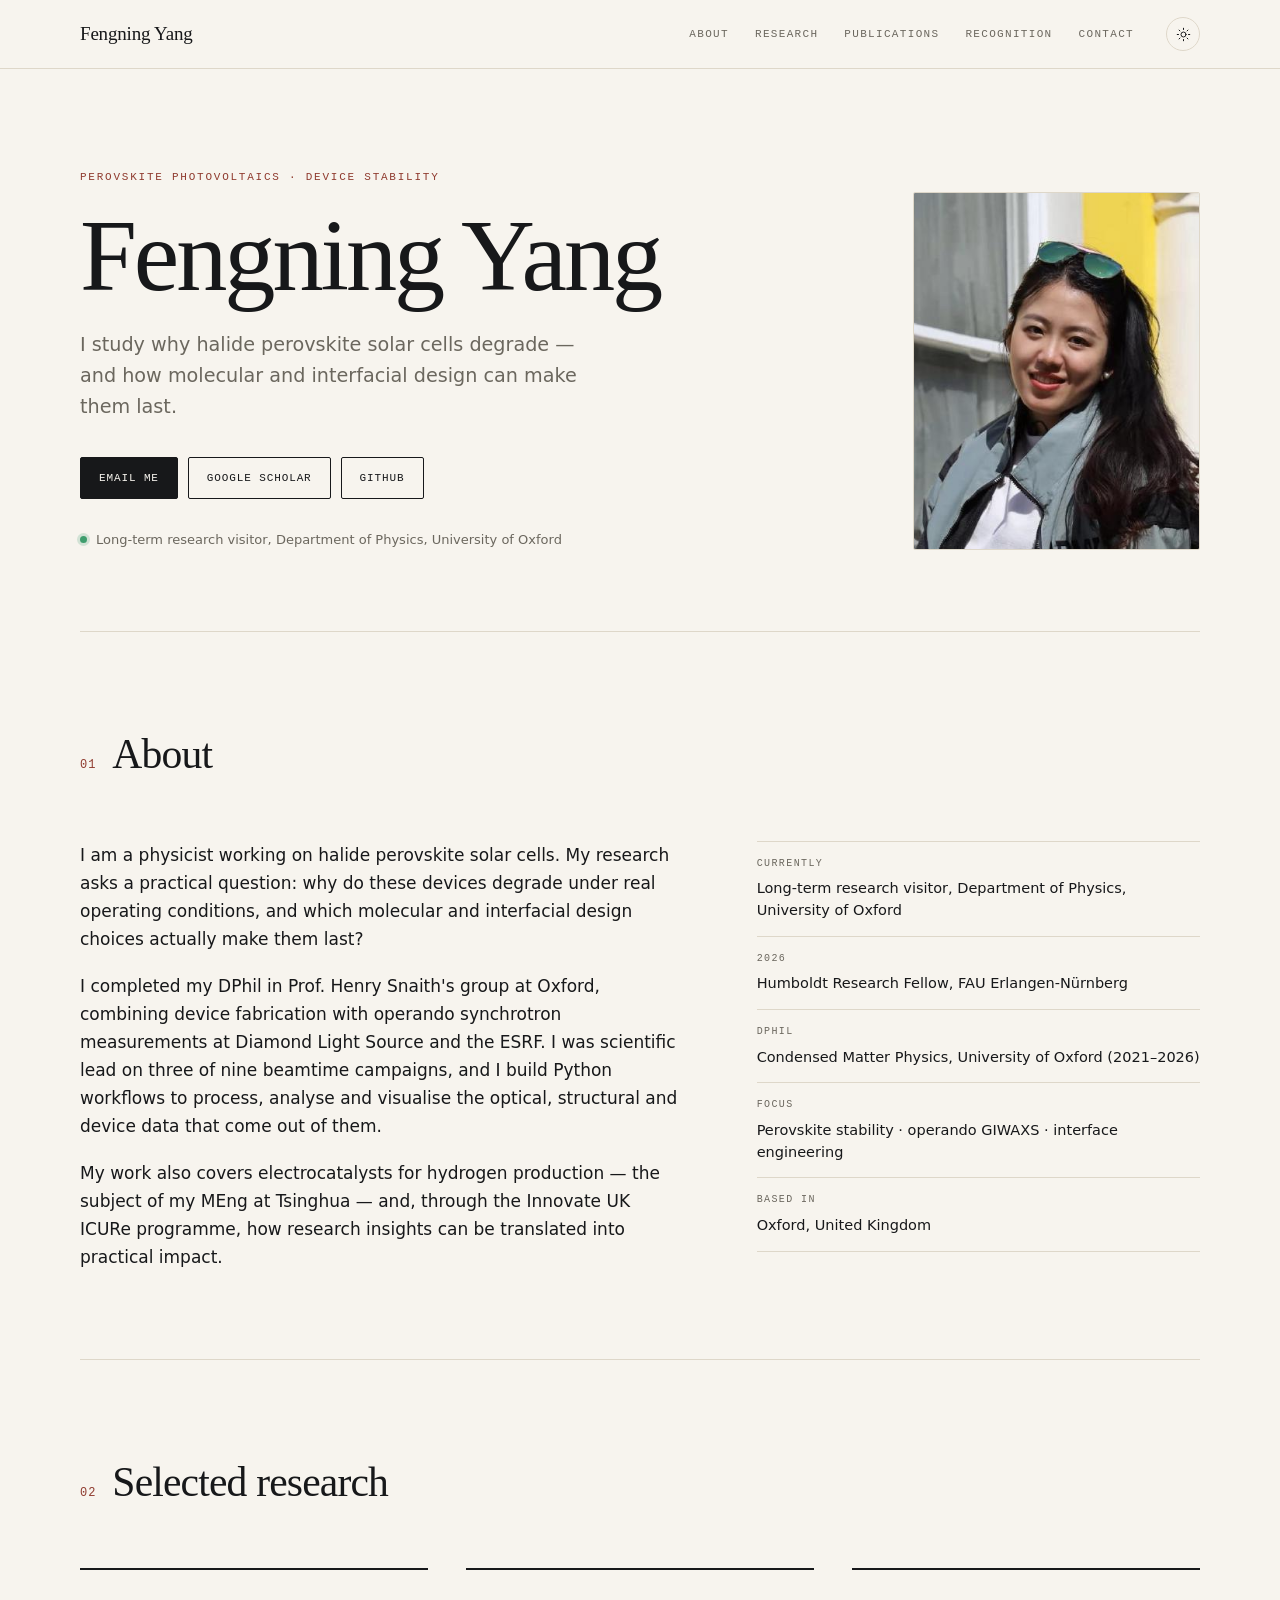
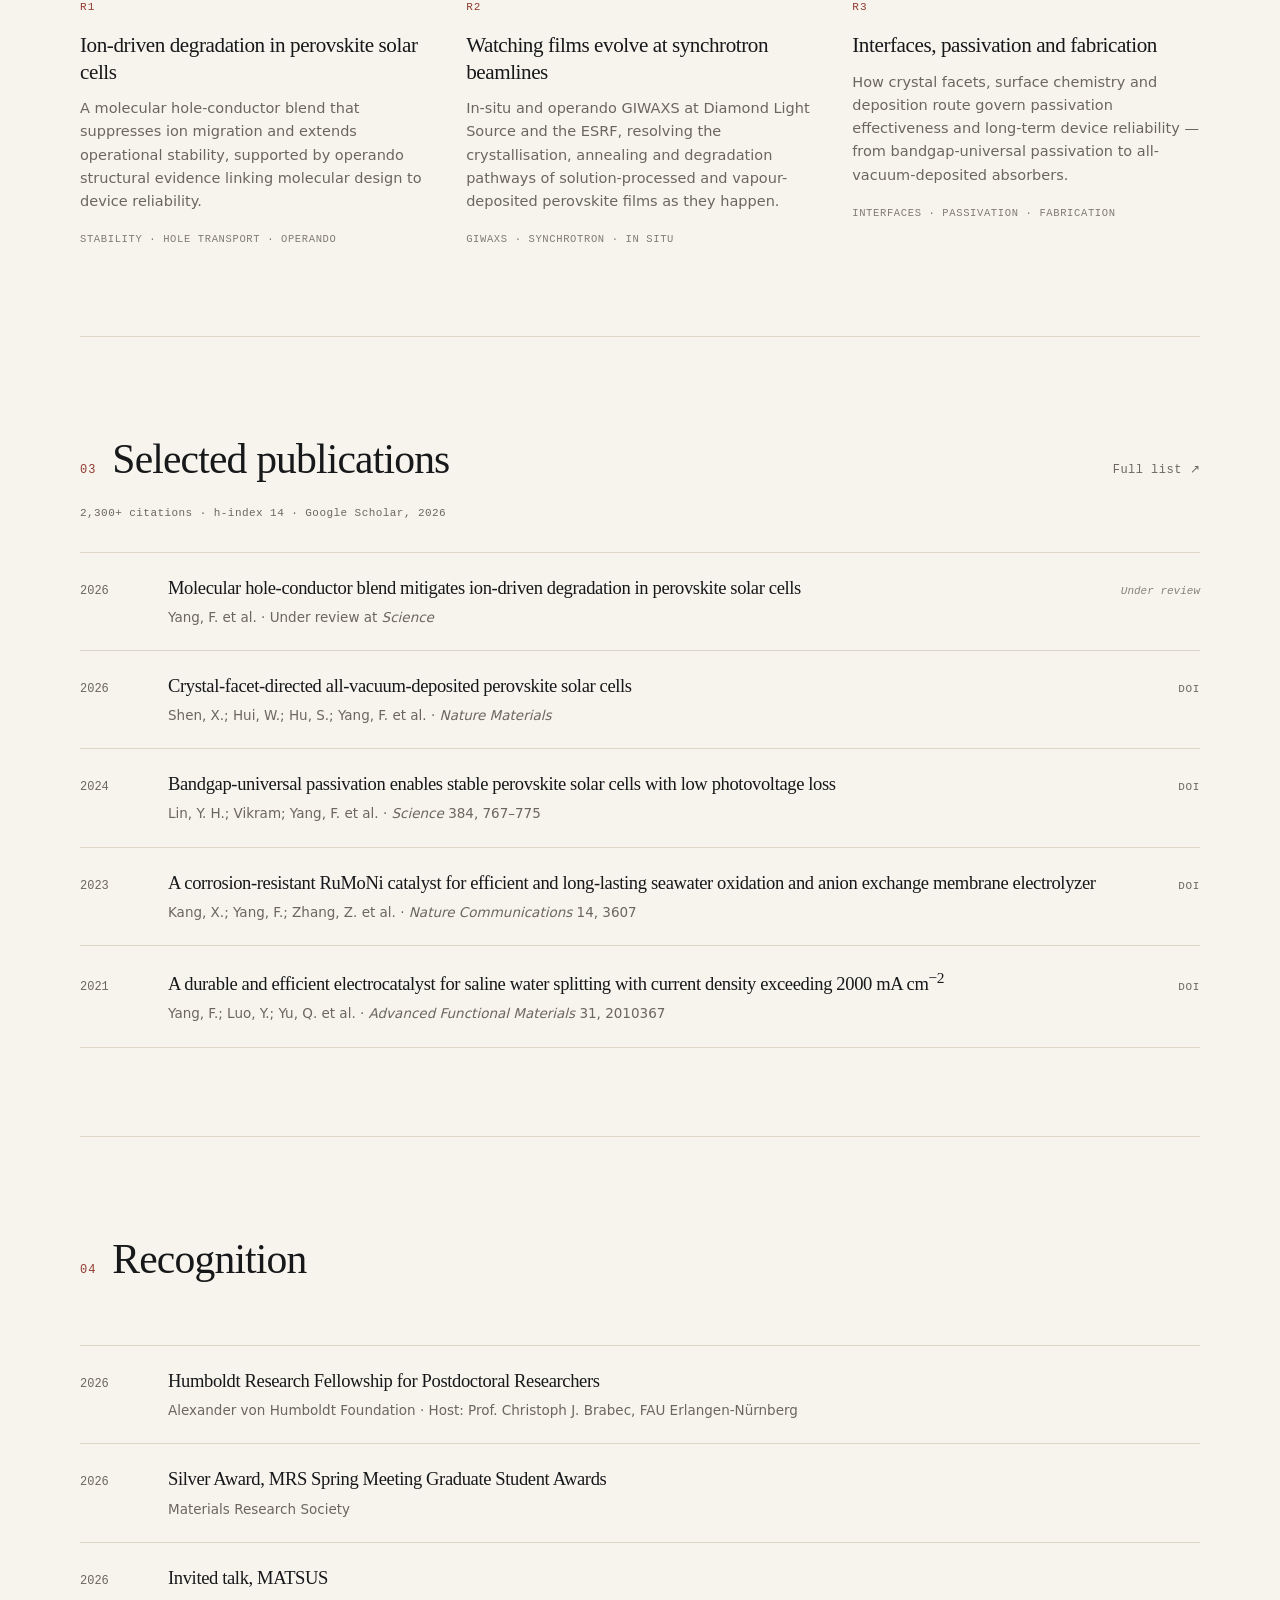
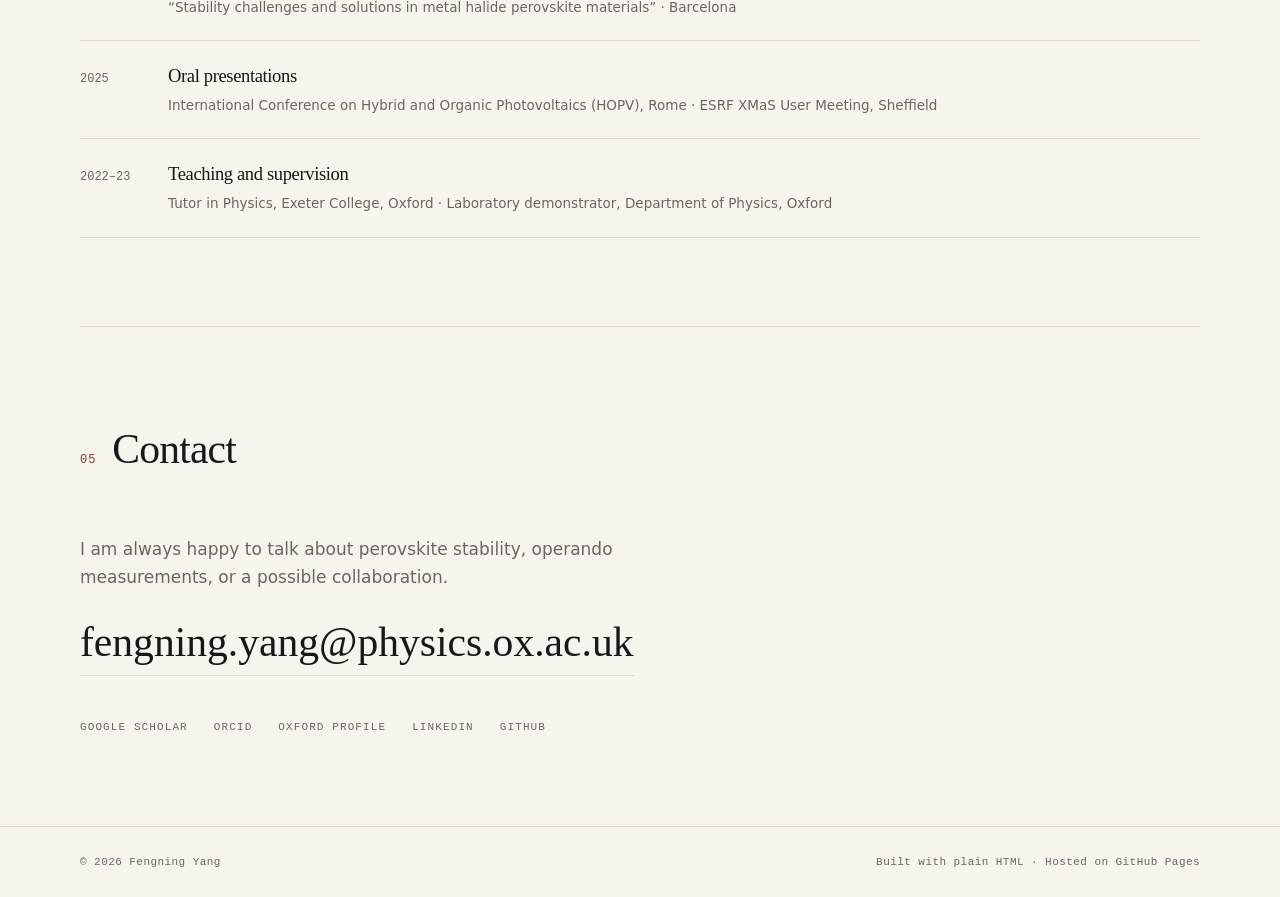
==== index.html @ 4f340107 "Add files via upload" ====
<!DOCTYPE html>
<html lang="en">
<head>
  <meta charset="utf-8">
  <meta name="viewport" content="width=device-width, initial-scale=1">
  <title>Fengning Yang — Perovskite Photovoltaics</title>
  <meta name="description" content="Fengning Yang is a physicist at the University of Oxford working on the stability, interfaces and degradation mechanisms of halide perovskite solar cells.">
  <meta name="author" content="Fengning Yang">
  <link rel="canonical" href="https://fengningy.github.io/">
  <meta name="theme-color" content="#f7f4ee" media="(prefers-color-scheme: light)">
  <meta name="theme-color" content="#121311" media="(prefers-color-scheme: dark)">
  <link rel="icon" href="assets/favicon.svg" type="image/svg+xml">
  <link rel="stylesheet" href="styles.css">

  <meta property="og:type" content="website">
  <meta property="og:url" content="https://fengningy.github.io/">
  <meta property="og:title" content="Fengning Yang — Perovskite Photovoltaics">
  <meta property="og:description" content="Device stability, interfaces and operando characterisation of halide perovskite solar cells.">

  <script type="application/ld+json">
    {
      "@context": "https://schema.org",
      "@type": "Person",
      "name": "Fengning Yang",
      "url": "https://fengningy.github.io/",
      "jobTitle": "Research visitor, Department of Physics",
      "affiliation": { "@type": "Organization", "name": "University of Oxford" },
      "alumniOf": [
        { "@type": "Organization", "name": "University of Oxford" },
        { "@type": "Organization", "name": "Tsinghua University" }
      ],
      "sameAs": [
        "https://scholar.google.com/citations?user=07PmoDoAAAAJ&hl=en",
        "https://orcid.org/0000-0002-0648-3619",
        "https://www.physics.ox.ac.uk/our-people/yangf",
        "https://www.linkedin.com/in/fengningyang/",
        "https://github.com/FengningY"
      ]
    }
  </script>

  <!-- Set the stored theme before first paint to avoid a flash. -->
  <script>
    (function () {
      try {
        var saved = localStorage.getItem('theme');
        if (saved === 'dark' || saved === 'light') {
          document.documentElement.dataset.theme = saved;
        }
      } catch (e) { /* private mode */ }
    }());
  </script>
</head>

<body id="top">
  <a class="skip-link" href="#main">Skip to content</a>

  <header class="site-header">
    <div class="wrap header-inner">
      <a class="brand" href="#top">
        <span class="brand-full">Fengning Yang</span><span class="brand-short">FY</span>
      </a>

      <nav class="nav" aria-label="Primary">
        <a href="#about">About</a>
        <a href="#research">Research</a>
        <a href="#publications">Publications</a>
        <a href="#recognition">Recognition</a>
        <a href="#contact">Contact</a>
      </nav>

      <button class="theme-toggle" type="button" aria-label="Toggle colour theme" aria-pressed="false">
        <svg class="icon-sun" viewBox="0 0 24 24" aria-hidden="true">
          <circle cx="12" cy="12" r="4"></circle>
          <path d="M12 2v2M12 20v2M4.9 4.9l1.4 1.4M17.7 17.7l1.4 1.4M2 12h2M20 12h2M4.9 19.1l1.4-1.4M17.7 6.3l1.4-1.4"></path>
        </svg>
        <svg class="icon-moon" viewBox="0 0 24 24" aria-hidden="true">
          <path d="M21 12.8A9 9 0 1 1 11.2 3a7 7 0 0 0 9.8 9.8z"></path>
        </svg>
      </button>
    </div>
  </header>

  <main id="main">
    <!-- ===================== HERO ===================== -->
    <section class="hero wrap">
      <div class="hero-text">
        <p class="eyebrow">Perovskite photovoltaics · Device stability</p>
        <h1>Fengning Yang</h1>
        <p class="lede">
          I study why halide perovskite solar cells degrade — and how molecular
          and interfacial design can make them last.
        </p>

        <div class="actions">
          <a class="btn btn-solid" href="mailto:fengning.yang@physics.ox.ac.uk">Email me</a>
          <a class="btn" href="https://scholar.google.com/citations?user=07PmoDoAAAAJ&amp;hl=en" target="_blank" rel="noopener">Google Scholar</a>
          <a class="btn" href="https://github.com/FengningY" target="_blank" rel="noopener">GitHub</a>
        </div>

        <p class="availability">
          <span class="dot" aria-hidden="true"></span>
          Long-term research visitor, Department of Physics, University of Oxford
        </p>
      </div>

      <figure class="portrait">
        <span class="portrait-initials" aria-hidden="true">FY</span>
        <!-- Replace portrait.jpg with a recent headshot (4:5 crop). -->
        <img src="portrait.jpg" alt="Portrait of Fengning Yang" onerror="this.remove()">
      </figure>
    </section>

    <!-- ===================== ABOUT ===================== -->
    <section id="about" class="section wrap reveal">
      <div class="section-head">
        <span class="section-num">01</span>
        <h2>About</h2>
      </div>

      <div class="about-grid">
        <div class="prose">
          <p>
            I am a physicist working on halide perovskite solar cells. My research
            asks a practical question: why do these devices degrade under real
            operating conditions, and which molecular and interfacial design
            choices actually make them last?
          </p>
          <p>
            I completed my DPhil in Prof. Henry Snaith's group at Oxford, combining
            device fabrication with operando synchrotron measurements at Diamond
            Light Source and the ESRF. I was scientific lead on three of nine
            beamtime campaigns, and I build Python workflows to process, analyse
            and visualise the optical, structural and device data that come out of
            them.
          </p>
          <p>
            My work also covers electrocatalysts for hydrogen production — the
            subject of my MEng at Tsinghua — and, through the Innovate UK ICURe
            programme, how research insights can be translated into practical
            impact.
          </p>
        </div>

        <dl class="facts">
          <div>
            <dt>Currently</dt>
            <dd>Long-term research visitor, Department of Physics, University of Oxford</dd>
          </div>
          <div>
            <dt>2026</dt>
            <dd>Humboldt Research Fellow, FAU Erlangen-Nürnberg</dd>
          </div>
          <div>
            <dt>DPhil</dt>
            <dd>Condensed Matter Physics, University of Oxford (2021–2026)</dd>
          </div>
          <div>
            <dt>Focus</dt>
            <dd>Perovskite stability · operando GIWAXS · interface engineering</dd>
          </div>
          <div>
            <dt>Based in</dt>
            <dd>Oxford, United Kingdom</dd>
          </div>
        </dl>
      </div>
    </section>

    <!-- ===================== RESEARCH ===================== -->
    <section id="research" class="section wrap reveal">
      <div class="section-head">
        <span class="section-num">02</span>
        <h2>Selected research</h2>
      </div>

      <div class="cards">
        <article class="card">
          <span class="card-num">R1</span>
          <h3>Ion-driven degradation in perovskite solar cells</h3>
          <p>
            A molecular hole-conductor blend that suppresses ion migration and
            extends operational stability, supported by operando structural
            evidence linking molecular design to device reliability.
          </p>
          <p class="tags">Stability · Hole transport · Operando</p>
        </article>

        <article class="card">
          <span class="card-num">R2</span>
          <h3>Watching films evolve at synchrotron beamlines</h3>
          <p>
            In-situ and operando GIWAXS at Diamond Light Source and the ESRF,
            resolving the crystallisation, annealing and degradation pathways of
            solution-processed and vapour-deposited perovskite films as they
            happen.
          </p>
          <p class="tags">GIWAXS · Synchrotron · In situ</p>
        </article>

        <article class="card">
          <span class="card-num">R3</span>
          <h3>Interfaces, passivation and fabrication</h3>
          <p>
            How crystal facets, surface chemistry and deposition route govern
            passivation effectiveness and long-term device reliability — from
            bandgap-universal passivation to all-vacuum-deposited absorbers.
          </p>
          <p class="tags">Interfaces · Passivation · Fabrication</p>
        </article>
      </div>
    </section>

    <!-- ===================== PUBLICATIONS ===================== -->
    <section id="publications" class="section wrap reveal">
      <div class="section-head compact">
        <span class="section-num">03</span>
        <h2>Selected publications</h2>
        <a class="section-link" href="https://scholar.google.com/citations?user=07PmoDoAAAAJ&amp;hl=en" target="_blank" rel="noopener">Full list ↗</a>
      </div>

      <p class="stats">2,300+ citations · h-index 14 · Google Scholar, 2026</p>

      <ol class="pubs">
        <li class="pub">
          <span class="pub-year">2026</span>
          <div class="pub-body">
            <h3>Molecular hole-conductor blend mitigates ion-driven degradation in perovskite solar cells</h3>
            <p class="pub-meta">Yang, F. et al. · Under review at <em>Science</em></p>
          </div>
          <div class="pub-links">
            <span class="pub-note">Under review</span>
          </div>
        </li>

        <li class="pub">
          <span class="pub-year">2026</span>
          <div class="pub-body">
            <h3>Crystal-facet-directed all-vacuum-deposited perovskite solar cells</h3>
            <p class="pub-meta">Shen, X.; Hui, W.; Hu, S.; Yang, F. et al. · <em>Nature Materials</em></p>
          </div>
          <div class="pub-links">
            <a href="https://doi.org/10.1038/s41563-026-02494-w" target="_blank" rel="noopener">DOI</a>
          </div>
        </li>

        <li class="pub">
          <span class="pub-year">2024</span>
          <div class="pub-body">
            <h3>Bandgap-universal passivation enables stable perovskite solar cells with low photovoltage loss</h3>
            <p class="pub-meta">Lin, Y. H.; Vikram; Yang, F. et al. · <em>Science</em> 384, 767–775</p>
          </div>
          <div class="pub-links">
            <a href="https://doi.org/10.1126/science.ado2302" target="_blank" rel="noopener">DOI</a>
          </div>
        </li>

        <li class="pub">
          <span class="pub-year">2023</span>
          <div class="pub-body">
            <h3>A corrosion-resistant RuMoNi catalyst for efficient and long-lasting seawater oxidation and anion exchange membrane electrolyzer</h3>
            <p class="pub-meta">Kang, X.; Yang, F.; Zhang, Z. et al. · <em>Nature Communications</em> 14, 3607</p>
          </div>
          <div class="pub-links">
            <a href="https://doi.org/10.1038/s41467-023-39386-5" target="_blank" rel="noopener">DOI</a>
          </div>
        </li>

        <li class="pub">
          <span class="pub-year">2021</span>
          <div class="pub-body">
            <h3>A durable and efficient electrocatalyst for saline water splitting with current density exceeding 2000 mA cm<sup>−2</sup></h3>
            <p class="pub-meta">Yang, F.; Luo, Y.; Yu, Q. et al. · <em>Advanced Functional Materials</em> 31, 2010367</p>
          </div>
          <div class="pub-links">
            <a href="https://doi.org/10.1002/adfm.202010367" target="_blank" rel="noopener">DOI</a>
          </div>
        </li>
      </ol>
    </section>

    <!-- ===================== RECOGNITION ===================== -->
    <section id="recognition" class="section wrap reveal">
      <div class="section-head">
        <span class="section-num">04</span>
        <h2>Recognition</h2>
      </div>

      <ol class="pubs">
        <li class="pub">
          <span class="pub-year">2026</span>
          <div class="pub-body">
            <h3>Humboldt Research Fellowship for Postdoctoral Researchers</h3>
            <p class="pub-meta">Alexander von Humboldt Foundation · Host: Prof. Christoph J. Brabec, FAU Erlangen-Nürnberg</p>
          </div>
        </li>

        <li class="pub">
          <span class="pub-year">2026</span>
          <div class="pub-body">
            <h3>Silver Award, MRS Spring Meeting Graduate Student Awards</h3>
            <p class="pub-meta">Materials Research Society</p>
          </div>
        </li>

        <li class="pub">
          <span class="pub-year">2026</span>
          <div class="pub-body">
            <h3>Invited talk, MATSUS</h3>
            <p class="pub-meta">“Stability challenges and solutions in metal halide perovskite materials” · Barcelona</p>
          </div>
        </li>

        <li class="pub">
          <span class="pub-year">2025</span>
          <div class="pub-body">
            <h3>Oral presentations</h3>
            <p class="pub-meta">International Conference on Hybrid and Organic Photovoltaics (HOPV), Rome · ESRF XMaS User Meeting, Sheffield</p>
          </div>
        </li>

        <li class="pub">
          <span class="pub-year">2022–23</span>
          <div class="pub-body">
            <h3>Teaching and supervision</h3>
            <p class="pub-meta">Tutor in Physics, Exeter College, Oxford · Laboratory demonstrator, Department of Physics, Oxford</p>
          </div>
        </li>
      </ol>
    </section>

    <!-- ===================== CONTACT ===================== -->
    <section id="contact" class="section wrap reveal">
      <div class="section-head">
        <span class="section-num">05</span>
        <h2>Contact</h2>
      </div>

      <p class="contact-lede">
        I am always happy to talk about perovskite stability, operando
        measurements, or a possible collaboration.
      </p>

      <a class="email" href="mailto:fengning.yang@physics.ox.ac.uk">fengning.yang@physics.ox.ac.uk</a>

      <ul class="social">
        <li><a href="https://scholar.google.com/citations?user=07PmoDoAAAAJ&amp;hl=en" target="_blank" rel="noopener">Google Scholar</a></li>
        <li><a href="https://orcid.org/0000-0002-0648-3619" target="_blank" rel="noopener">ORCID</a></li>
        <li><a href="https://www.physics.ox.ac.uk/our-people/yangf" target="_blank" rel="noopener">Oxford profile</a></li>
        <li><a href="https://www.linkedin.com/in/fengningyang/" target="_blank" rel="noopener">LinkedIn</a></li>
        <li><a href="https://github.com/FengningY" target="_blank" rel="noopener">GitHub</a></li>
      </ul>
    </section>
  </main>

  <footer class="site-footer">
    <div class="wrap footer-inner">
      <span>© <span id="year">2026</span> Fengning Yang</span>
      <span>Built with plain HTML · Hosted on GitHub Pages</span>
    </div>
  </footer>

  <script src="script.js"></script>
</body>
</html>
---- styles.css ----
/* ==========================================================================
   Your Name — personal site
   Plain CSS, no build step, no external dependencies.
   ========================================================================== */

:root {
  --bg: #f7f4ee;
  --bg-2: #fffdf8;
  --ink: #17181a;
  --muted: #6b675e;
  --line: #ded7c9;
  --accent: #8f3a2e;
  --mark: rgba(143, 58, 46, 0.09);

  --serif: "Iowan Old Style", "Palatino Linotype", Palatino, "Book Antiqua",
           Georgia, "Times New Roman", serif;
  --sans: ui-sans-serif, system-ui, -apple-system, "Segoe UI", Roboto,
          "Helvetica Neue", Arial, "Noto Sans", sans-serif;
  --mono: ui-monospace, SFMono-Regular, "SF Mono", Menlo, Consolas,
          "Liberation Mono", monospace;

  --wrap: 1120px;
  --radius: 2px;
}

/* Dark palette: either explicit (toggle) or system preference with no override. */
:root[data-theme="dark"] {
  --bg: #121311;
  --bg-2: #191b17;
  --ink: #ece7db;
  --muted: #a29c8e;
  --line: #2e302a;
  --accent: #e69a8d;
  --mark: rgba(230, 154, 141, 0.10);
}

@media (prefers-color-scheme: dark) {
  :root:not([data-theme="light"]) {
    --bg: #121311;
    --bg-2: #191b17;
    --ink: #ece7db;
    --muted: #a29c8e;
    --line: #2e302a;
    --accent: #e69a8d;
    --mark: rgba(230, 154, 141, 0.10);
  }
}

/* --------------------------------------------------------------------------
   Base
   -------------------------------------------------------------------------- */

*,
*::before,
*::after { box-sizing: border-box; }

html {
  scroll-behavior: smooth;
  -webkit-text-size-adjust: 100%;
}

body {
  margin: 0;
  background-color: var(--bg);
  background-image: radial-gradient(900px 520px at 88% -12%, var(--mark), transparent 70%);
  background-repeat: no-repeat;
  color: var(--ink);
  font-family: var(--sans);
  font-size: 17px;
  line-height: 1.65;
  -webkit-font-smoothing: antialiased;
  text-rendering: optimizeLegibility;
}

h1, h2, h3 {
  font-family: var(--serif);
  font-weight: 400;
  letter-spacing: -0.02em;
  margin: 0;
}

p { margin: 0; }

a {
  color: inherit;
  text-decoration-thickness: 1px;
  text-underline-offset: 3px;
}

img { max-width: 100%; display: block; }

::selection {
  background: var(--accent);
  color: var(--bg);
}

:focus-visible {
  outline: 2px solid var(--accent);
  outline-offset: 3px;
}

.wrap {
  width: min(100% - 2 * clamp(20px, 5vw, 48px), var(--wrap));
  margin-inline: auto;
}

.skip-link {
  position: absolute;
  top: -100px;
  left: 16px;
  z-index: 100;
  padding: 10px 16px;
  background: var(--ink);
  color: var(--bg);
  font: 600 13px/1 var(--sans);
  text-decoration: none;
  transition: top .2s ease;
}
.skip-link:focus { top: 12px; }

/* --------------------------------------------------------------------------
   Header
   -------------------------------------------------------------------------- */

.site-header {
  position: sticky;
  top: 0;
  z-index: 50;
  border-bottom: 1px solid var(--line);
  background: var(--bg);
  background: color-mix(in srgb, var(--bg) 86%, transparent);
  backdrop-filter: blur(10px);
  -webkit-backdrop-filter: blur(10px);
}

.header-inner {
  display: flex;
  align-items: center;
  gap: 32px;
  height: 68px;
}

.brand {
  font-family: var(--serif);
  font-size: 19px;
  letter-spacing: -0.01em;
  text-decoration: none;
  white-space: nowrap;
}

.brand-short { display: none; }

.nav {
  margin-left: auto;
  display: flex;
  gap: 26px;
}

.nav a {
  font-family: var(--mono);
  font-size: 11px;
  letter-spacing: 0.12em;
  text-transform: uppercase;
  text-decoration: none;
  color: var(--muted);
  transition: color .18s ease;
}

.nav a:hover { color: var(--accent); }

.theme-toggle {
  display: grid;
  place-items: center;
  width: 34px;
  height: 34px;
  padding: 0;
  border: 1px solid var(--line);
  border-radius: 50%;
  background: transparent;
  color: var(--ink);
  cursor: pointer;
  transition: border-color .18s ease, color .18s ease;
}

.theme-toggle:hover { border-color: var(--accent); color: var(--accent); }

.theme-toggle svg {
  width: 15px;
  height: 15px;
  fill: none;
  stroke: currentColor;
  stroke-width: 1.6;
  stroke-linecap: round;
  stroke-linejoin: round;
}

.theme-toggle .icon-moon { display: none; }
:root[data-theme="dark"] .theme-toggle .icon-sun { display: none; }
:root[data-theme="dark"] .theme-toggle .icon-moon { display: block; }

@media (prefers-color-scheme: dark) {
  :root:not([data-theme="light"]) .theme-toggle .icon-sun { display: none; }
  :root:not([data-theme="light"]) .theme-toggle .icon-moon { display: block; }
}

/* --------------------------------------------------------------------------
   Hero
   -------------------------------------------------------------------------- */

.hero {
  display: grid;
  grid-template-columns: minmax(0, 1.45fr) minmax(0, 0.55fr);
  gap: clamp(40px, 6vw, 80px);
  align-items: end;
  padding-block: clamp(64px, 11vh, 120px) clamp(56px, 9vh, 96px);
}

.eyebrow {
  font-family: var(--mono);
  font-size: 11px;
  letter-spacing: 0.16em;
  text-transform: uppercase;
  color: var(--accent);
  margin-bottom: 22px;
}

h1 {
  font-size: clamp(3.2rem, 9vw, 6.4rem);
  line-height: 0.94;
  letter-spacing: -0.03em;
  margin-bottom: 26px;
}

.lede {
  max-width: 42ch;
  font-size: clamp(1.05rem, 1.6vw, 1.2rem);
  line-height: 1.6;
  color: var(--muted);
}

.actions {
  display: flex;
  flex-wrap: wrap;
  gap: 10px;
  margin-top: 34px;
}

.btn {
  display: inline-flex;
  align-items: center;
  padding: 11px 18px;
  border: 1px solid var(--ink);
  border-radius: var(--radius);
  font-family: var(--mono);
  font-size: 11px;
  letter-spacing: 0.08em;
  text-transform: uppercase;
  text-decoration: none;
  transition: background .18s ease, color .18s ease, border-color .18s ease;
}

.btn:hover { background: var(--mark); }

.btn-solid {
  background: var(--ink);
  color: var(--bg);
}
.btn-solid:hover { background: var(--accent); border-color: var(--accent); color: var(--bg); }

.availability {
  display: flex;
  align-items: center;
  gap: 9px;
  margin-top: 30px;
  font-size: 13px;
  color: var(--muted);
}

.dot {
  width: 7px;
  height: 7px;
  border-radius: 50%;
  background: #3f9d6d;
  box-shadow: 0 0 0 3px color-mix(in srgb, #3f9d6d 20%, transparent);
  flex: none;
}

.portrait {
  position: relative;
  margin: 0;
  width: 100%;
  max-width: 300px;
  justify-self: end;
  aspect-ratio: 4 / 5;
  overflow: hidden;
  border: 1px solid var(--line);
  background: var(--bg-2);
  border-radius: var(--radius);
  display: grid;
  place-items: center;
}

.portrait-initials {
  font-family: var(--serif);
  font-size: clamp(3rem, 6vw, 4.5rem);
  color: var(--accent);
  opacity: 0.55;
  letter-spacing: 0.02em;
}

.portrait img {
  position: absolute;
  inset: 0;
  width: 100%;
  height: 100%;
  object-fit: cover;
  filter: grayscale(12%);
}

/* --------------------------------------------------------------------------
   Sections
   -------------------------------------------------------------------------- */

.section {
  padding-block: clamp(56px, 8vw, 88px);
  border-top: 1px solid var(--line);
  scroll-margin-top: 84px;
}

.section-head {
  display: flex;
  align-items: baseline;
  gap: 16px;
  margin-bottom: clamp(32px, 5vw, 52px);
}

.section-num {
  font-family: var(--mono);
  font-size: 12px;
  color: var(--accent);
  letter-spacing: 0.08em;
}

h2 {
  font-size: clamp(1.9rem, 3.4vw, 2.6rem);
}

.section-link {
  margin-left: auto;
  font-family: var(--mono);
  font-size: 12px;
  letter-spacing: 0.04em;
  color: var(--muted);
  text-decoration: none;
  white-space: nowrap;
}
.section-link:hover { color: var(--accent); }

.section-head.compact { margin-bottom: 10px; }

.stats {
  margin: 0 0 30px;
  font-family: var(--mono);
  font-size: 11px;
  letter-spacing: 0.04em;
  color: var(--muted);
}

/* About ------------------------------------------------------------------ */

.about-grid {
  display: grid;
  grid-template-columns: minmax(0, 1.15fr) minmax(0, 0.85fr);
  gap: clamp(36px, 6vw, 80px);
}

.prose p + p { margin-top: 1.1em; }

.prose p {
  max-width: 60ch;
  color: var(--ink);
}

.facts {
  margin: 0;
  display: grid;
  gap: 0;
  align-content: start;
}

.facts > div {
  padding-block: 14px;
  border-top: 1px solid var(--line);
}
.facts > div:last-child { border-bottom: 1px solid var(--line); }

.facts dt {
  font-family: var(--mono);
  font-size: 10px;
  letter-spacing: 0.14em;
  text-transform: uppercase;
  color: var(--muted);
  margin-bottom: 6px;
}

.facts dd {
  margin: 0;
  font-size: 14.5px;
  line-height: 1.5;
}

/* Research cards --------------------------------------------------------- */

.cards {
  display: grid;
  grid-template-columns: repeat(3, minmax(0, 1fr));
  gap: clamp(24px, 3vw, 40px);
}

.card {
  padding-top: 20px;
  border-top: 2px solid var(--ink);
  transition: transform .25s ease, border-color .25s ease;
}

.card:hover {
  transform: translateY(-3px);
  border-color: var(--accent);
}

.card-num {
  font-family: var(--mono);
  font-size: 11px;
  letter-spacing: 0.1em;
  color: var(--accent);
}

.card h3 {
  font-size: 1.32rem;
  line-height: 1.25;
  margin: 14px 0 12px;
}

.card p {
  font-size: 14.5px;
  line-height: 1.6;
  color: var(--muted);
}

.card .tags {
  margin-top: 18px;
  font-family: var(--mono);
  font-size: 10.5px;
  letter-spacing: 0.06em;
  text-transform: uppercase;
  color: var(--muted);
  opacity: 0.85;
}

/* Publications ----------------------------------------------------------- */

.pubs {
  list-style: none;
  margin: 0;
  padding: 0;
}

.pub {
  display: grid;
  grid-template-columns: 64px minmax(0, 1fr) auto;
  gap: 24px;
  align-items: baseline;
  padding-block: 22px;
  border-top: 1px solid var(--line);
}
.pub:last-child { border-bottom: 1px solid var(--line); }

.pub-year {
  font-family: var(--mono);
  font-size: 12px;
  color: var(--muted);
}

.pub-body h3 {
  font-size: 1.16rem;
  line-height: 1.35;
}

.pub-meta {
  margin-top: 6px;
  font-size: 13.5px;
  color: var(--muted);
}

.pub-links {
  display: flex;
  gap: 14px;
  font-family: var(--mono);
  font-size: 11px;
  letter-spacing: 0.06em;
  text-transform: uppercase;
}

.pub-links a {
  color: var(--muted);
  text-decoration: none;
  border-bottom: 1px solid transparent;
  transition: color .18s ease, border-color .18s ease;
}
.pub-links a:hover { color: var(--accent); border-color: var(--accent); }

.pub-note {
  color: var(--muted);
  opacity: 0.8;
  font-style: italic;
  text-transform: none;
  letter-spacing: 0;
}

/* Contact ---------------------------------------------------------------- */

.contact-lede {
  max-width: 52ch;
  color: var(--muted);
  margin-bottom: 28px;
}

.email {
  display: inline-block;
  font-family: var(--serif);
  font-size: clamp(1.15rem, 3.4vw, 2.6rem);
  line-height: 1.15;
  overflow-wrap: anywhere;
  text-decoration: none;
  border-bottom: 1px solid var(--line);
  padding-bottom: 8px;
  transition: color .2s ease, border-color .2s ease;
}

.email:hover { color: var(--accent); border-color: var(--accent); }

.social {
  display: flex;
  flex-wrap: wrap;
  gap: 8px 26px;
  list-style: none;
  margin: 34px 0 0;
  padding: 0;
}

.social a {
  font-family: var(--mono);
  font-size: 11px;
  letter-spacing: 0.1em;
  text-transform: uppercase;
  text-decoration: none;
  color: var(--muted);
  transition: color .18s ease;
}
.social a:hover { color: var(--accent); }

/* --------------------------------------------------------------------------
   Footer
   -------------------------------------------------------------------------- */

.site-footer {
  border-top: 1px solid var(--line);
  padding-block: 26px;
}

.footer-inner {
  display: flex;
  flex-wrap: wrap;
  gap: 8px 24px;
  justify-content: space-between;
  font-family: var(--mono);
  font-size: 11px;
  letter-spacing: 0.04em;
  color: var(--muted);
}

/* --------------------------------------------------------------------------
   Scroll reveal
   -------------------------------------------------------------------------- */

/* The hidden state is added by script.js, so the page still reads fine with
   JavaScript disabled or if the script fails to load. */
.will-reveal {
  opacity: 0;
  transform: translateY(14px);
  transition: opacity .7s cubic-bezier(.2, .6, .2, 1),
              transform .7s cubic-bezier(.2, .6, .2, 1);
}

.will-reveal.is-visible {
  opacity: 1;
  transform: none;
}

/* --------------------------------------------------------------------------
   Responsive
   -------------------------------------------------------------------------- */

@media (max-width: 880px) {
  .hero {
    grid-template-columns: 1fr;
    align-items: start;
    gap: 44px;
  }

  .portrait {
    order: -1;
    width: 148px;
    max-width: none;
    justify-self: start;
  }

  h1 { font-size: clamp(2.9rem, 12vw, 4.6rem); }

  .about-grid { grid-template-columns: 1fr; }

  .cards { grid-template-columns: 1fr; }
  .card { padding-top: 18px; }

  .pub {
    grid-template-columns: 48px minmax(0, 1fr);
    gap: 16px;
  }

  .pub-links {
    grid-column: 2;
    margin-top: 4px;
  }
}

@media (max-width: 620px) {
  body { font-size: 16px; }

  .header-inner { height: 60px; gap: 12px; }

  .brand { font-size: 17px; }

  .nav { gap: 12px; }
  .nav a { font-size: 10px; letter-spacing: 0.08em; }
  .nav a:nth-child(4) { display: none; } /* hide "Recognition" on small screens */

  .lede { max-width: none; }

  .section-head { flex-wrap: wrap; }
  .section-link { margin-left: 0; }
}

@media (max-width: 480px) {
  .brand-full { display: none; }
  .brand-short { display: inline; }
}

@media (max-width: 380px) {
  .nav a:nth-child(1) { display: none; } /* About; keeps the header on one line */
}

/* --------------------------------------------------------------------------
   Motion & print
   -------------------------------------------------------------------------- */

@media (prefers-reduced-motion: reduce) {
  html { scroll-behavior: auto; }
  .will-reveal { opacity: 1; transform: none; transition: none; }
  * { transition-duration: 0.01ms !important; animation-duration: 0.01ms !important; }
}

@media print {
  .site-header,
  .theme-toggle,
  .actions,
  .social,
  .site-footer { display: none; }

  body {
    background: #fff;
    color: #000;
    font-size: 11pt;
  }

  .section { border-color: #ccc; page-break-inside: avoid; }
  .card, .pub { border-color: #ccc; }
  .portrait { display: none; }
  a { text-decoration: none; }
}

/* 404 ------------------------------------------------------------------ */

.notfound {
  min-height: 100vh;
  display: grid;
  align-content: center;
  gap: 20px;
  padding-block: 80px;
}

.notfound h1 { font-size: clamp(2.6rem, 8vw, 4.6rem); }

.notfound .lede { max-width: 44ch; }
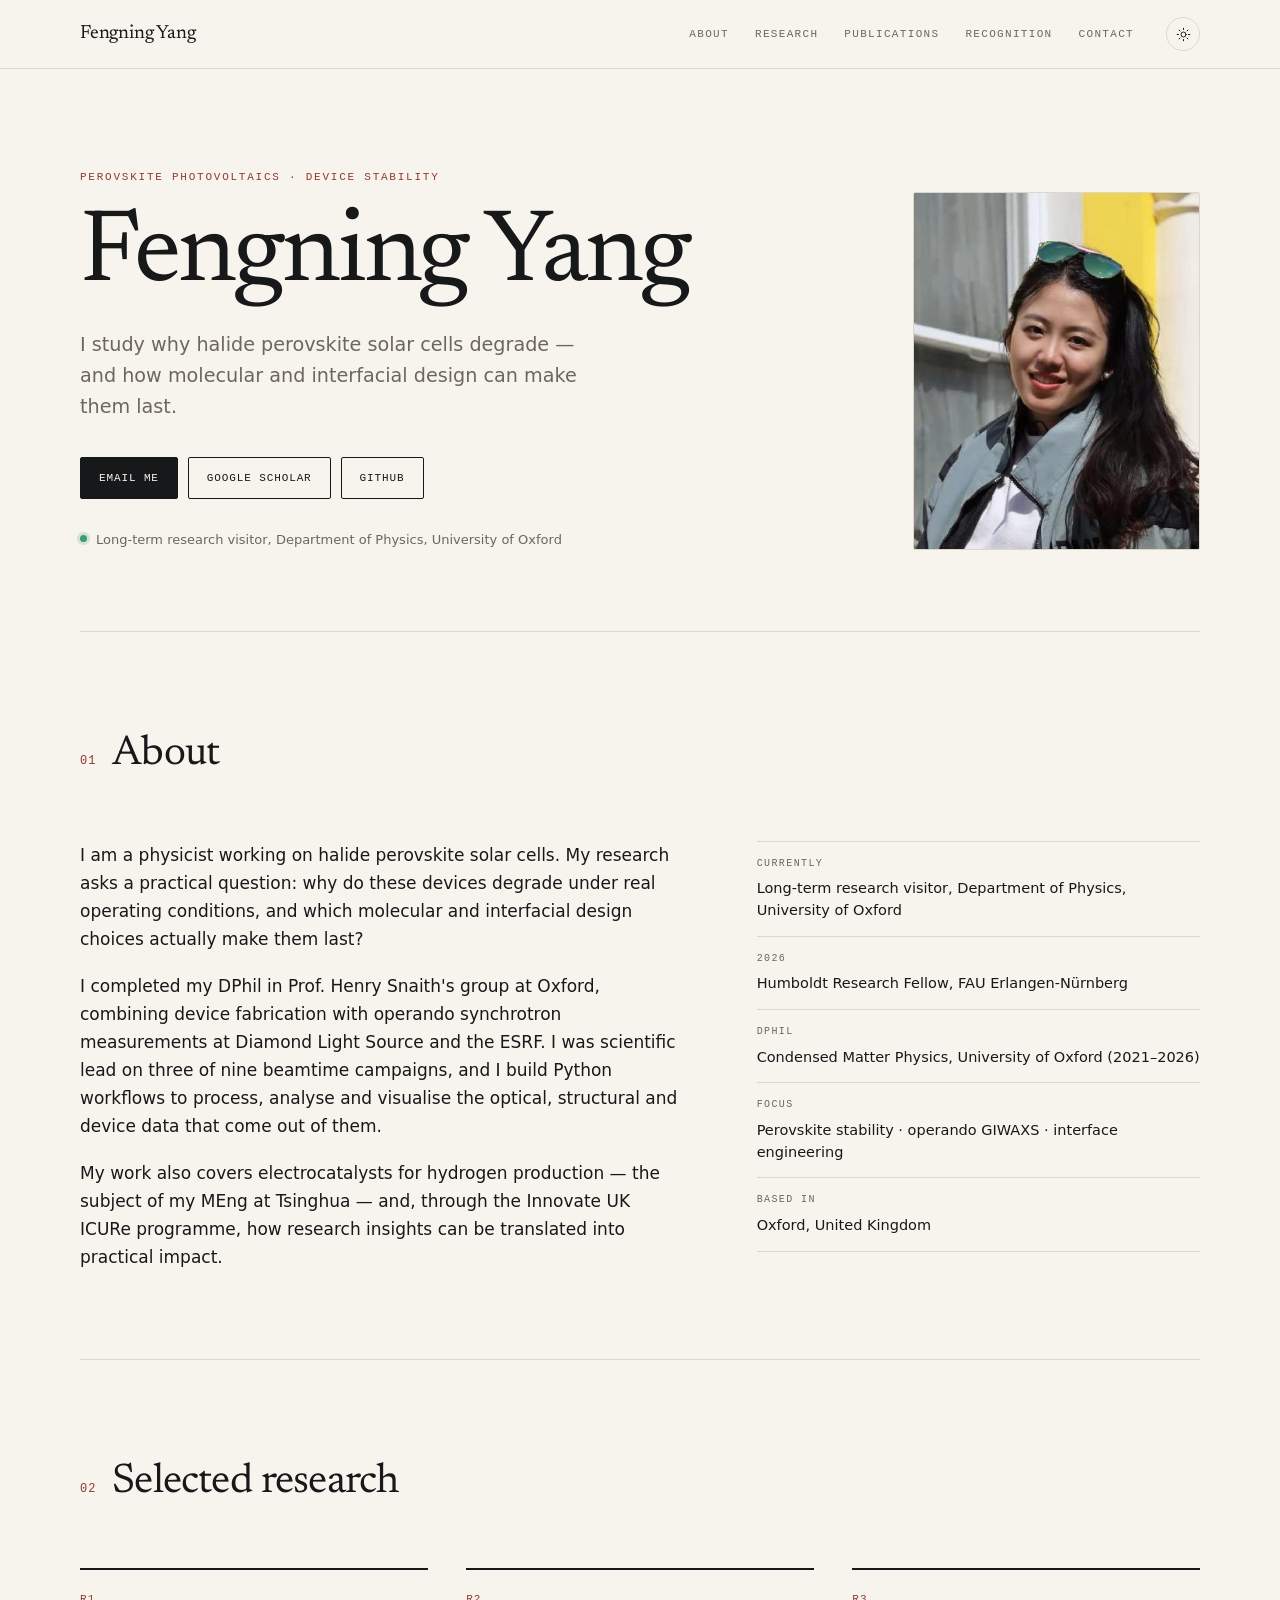
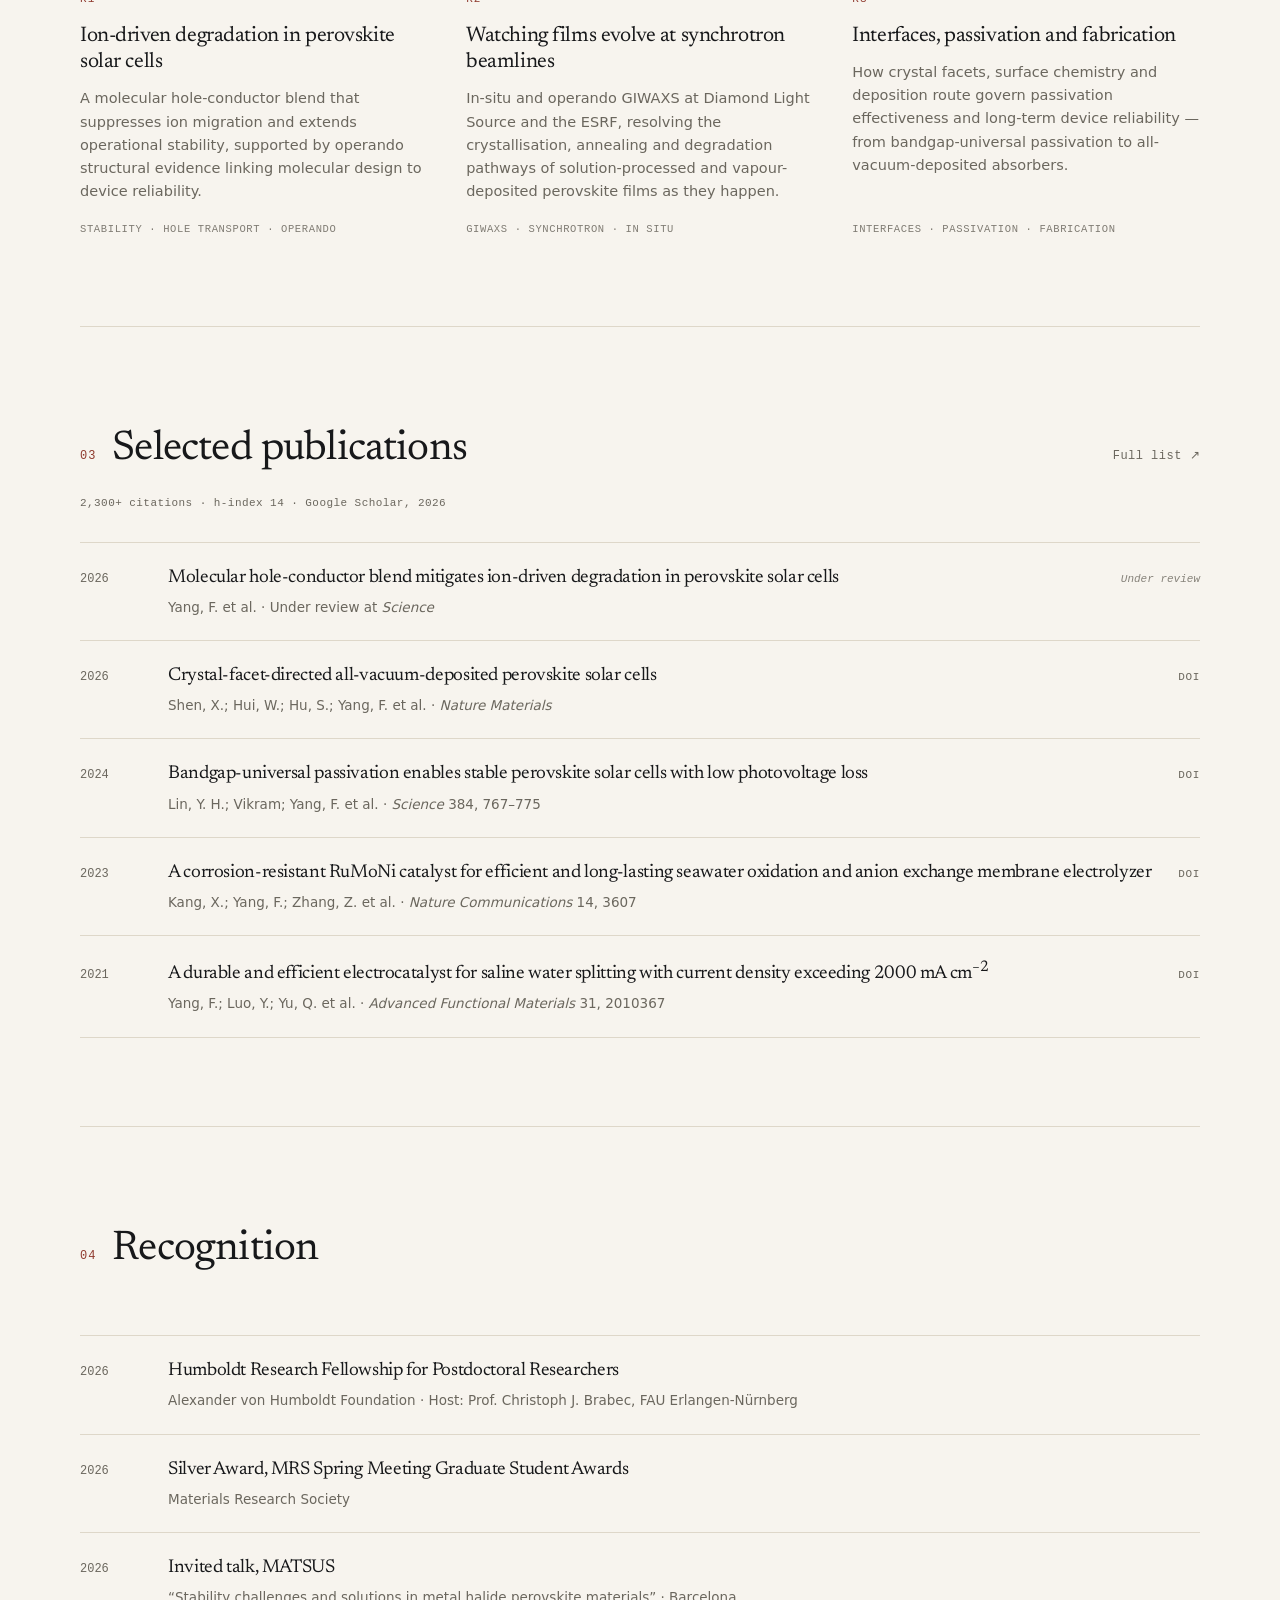
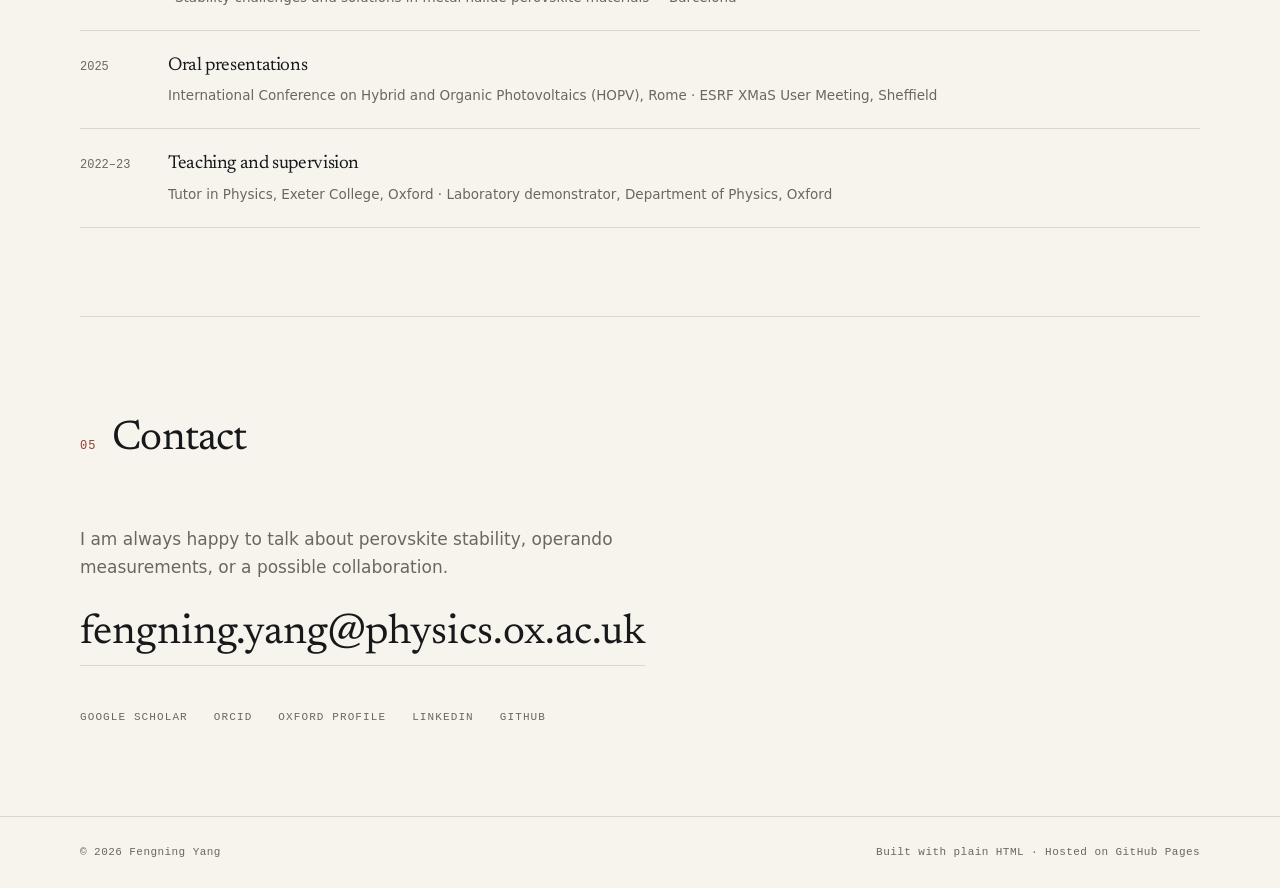
==== commit f34ec64c: "Add webfont, favicon and mobile fixes" ====
--- a/index.html
+++ b/index.html
@@ -10,12 +10,15 @@
   <meta name="theme-color" content="#f7f4ee" media="(prefers-color-scheme: light)">
   <meta name="theme-color" content="#121311" media="(prefers-color-scheme: dark)">
   <link rel="icon" href="assets/favicon.svg" type="image/svg+xml">
+  <link rel="preload" href="assets/fonts/newsreader-400-latin.woff2" as="font" type="font/woff2" crossorigin>
   <link rel="stylesheet" href="styles.css">
 
   <meta property="og:type" content="website">
   <meta property="og:url" content="https://fengningy.github.io/">
   <meta property="og:title" content="Fengning Yang — Perovskite Photovoltaics">
   <meta property="og:description" content="Device stability, interfaces and operando characterisation of halide perovskite solar cells.">
+  <meta property="og:image" content="https://fengningy.github.io/portrait.jpg">
+  <meta name="twitter:card" content="summary">
 
   <script type="application/ld+json">
     {
--- a/styles.css
+++ b/styles.css
@@ -1,7 +1,18 @@
 /* ==========================================================================
-   Your Name — personal site
+   Fengning Yang — personal site
    Plain CSS, no build step, no external dependencies.
    ========================================================================== */
+
+@font-face {
+  font-family: "Newsreader";
+  font-style: normal;
+  font-weight: 400;
+  font-display: swap;
+  src: url("assets/fonts/newsreader-400-latin.woff2") format("woff2");
+  unicode-range: U+0000-00FF, U+0131, U+0152-0153, U+02BB-02BC, U+02C6, U+02DA,
+    U+02DC, U+0304, U+0308, U+0329, U+2000-206F, U+20AC, U+2122, U+2191, U+2193,
+    U+2212, U+2215, U+FEFF, U+FFFD;
+}
 
 :root {
   --bg: #f7f4ee;
@@ -12,8 +23,8 @@
   --accent: #8f3a2e;
   --mark: rgba(143, 58, 46, 0.09);
 
-  --serif: "Iowan Old Style", "Palatino Linotype", Palatino, "Book Antiqua",
-           Georgia, "Times New Roman", serif;
+  --serif: "Newsreader", "Iowan Old Style", "Palatino Linotype", Palatino,
+           "Book Antiqua", Georgia, "Times New Roman", serif;
   --sans: ui-sans-serif, system-ui, -apple-system, "Segoe UI", Roboto,
           "Helvetica Neue", Arial, "Noto Sans", sans-serif;
   --mono: ui-monospace, SFMono-Regular, "SF Mono", Menlo, Consolas,
@@ -248,6 +259,7 @@
 .btn {
   display: inline-flex;
   align-items: center;
+  justify-content: center;
   padding: 11px 18px;
   border: 1px solid var(--ink);
   border-radius: var(--radius);
@@ -269,7 +281,7 @@
 
 .availability {
   display: flex;
-  align-items: center;
+  align-items: flex-start;
   gap: 9px;
   margin-top: 30px;
   font-size: 13px;
@@ -283,6 +295,7 @@
   background: #3f9d6d;
   box-shadow: 0 0 0 3px color-mix(in srgb, #3f9d6d 20%, transparent);
   flex: none;
+  margin-top: 0.52em;
 }
 
 .portrait {
@@ -418,6 +431,8 @@
 }
 
 .card {
+  display: flex;
+  flex-direction: column;
   padding-top: 20px;
   border-top: 2px solid var(--ink);
   transition: transform .25s ease, border-color .25s ease;
@@ -448,7 +463,8 @@
 }
 
 .card .tags {
-  margin-top: 18px;
+  margin-top: auto;
+  padding-top: 18px;
   font-family: var(--mono);
   font-size: 10.5px;
   letter-spacing: 0.06em;
@@ -646,6 +662,9 @@
 
   .lede { max-width: none; }
 
+  .actions { gap: 8px; }
+  .btn { flex: 1 1 auto; }
+
   .section-head { flex-wrap: wrap; }
   .section-link { margin-left: 0; }
 }
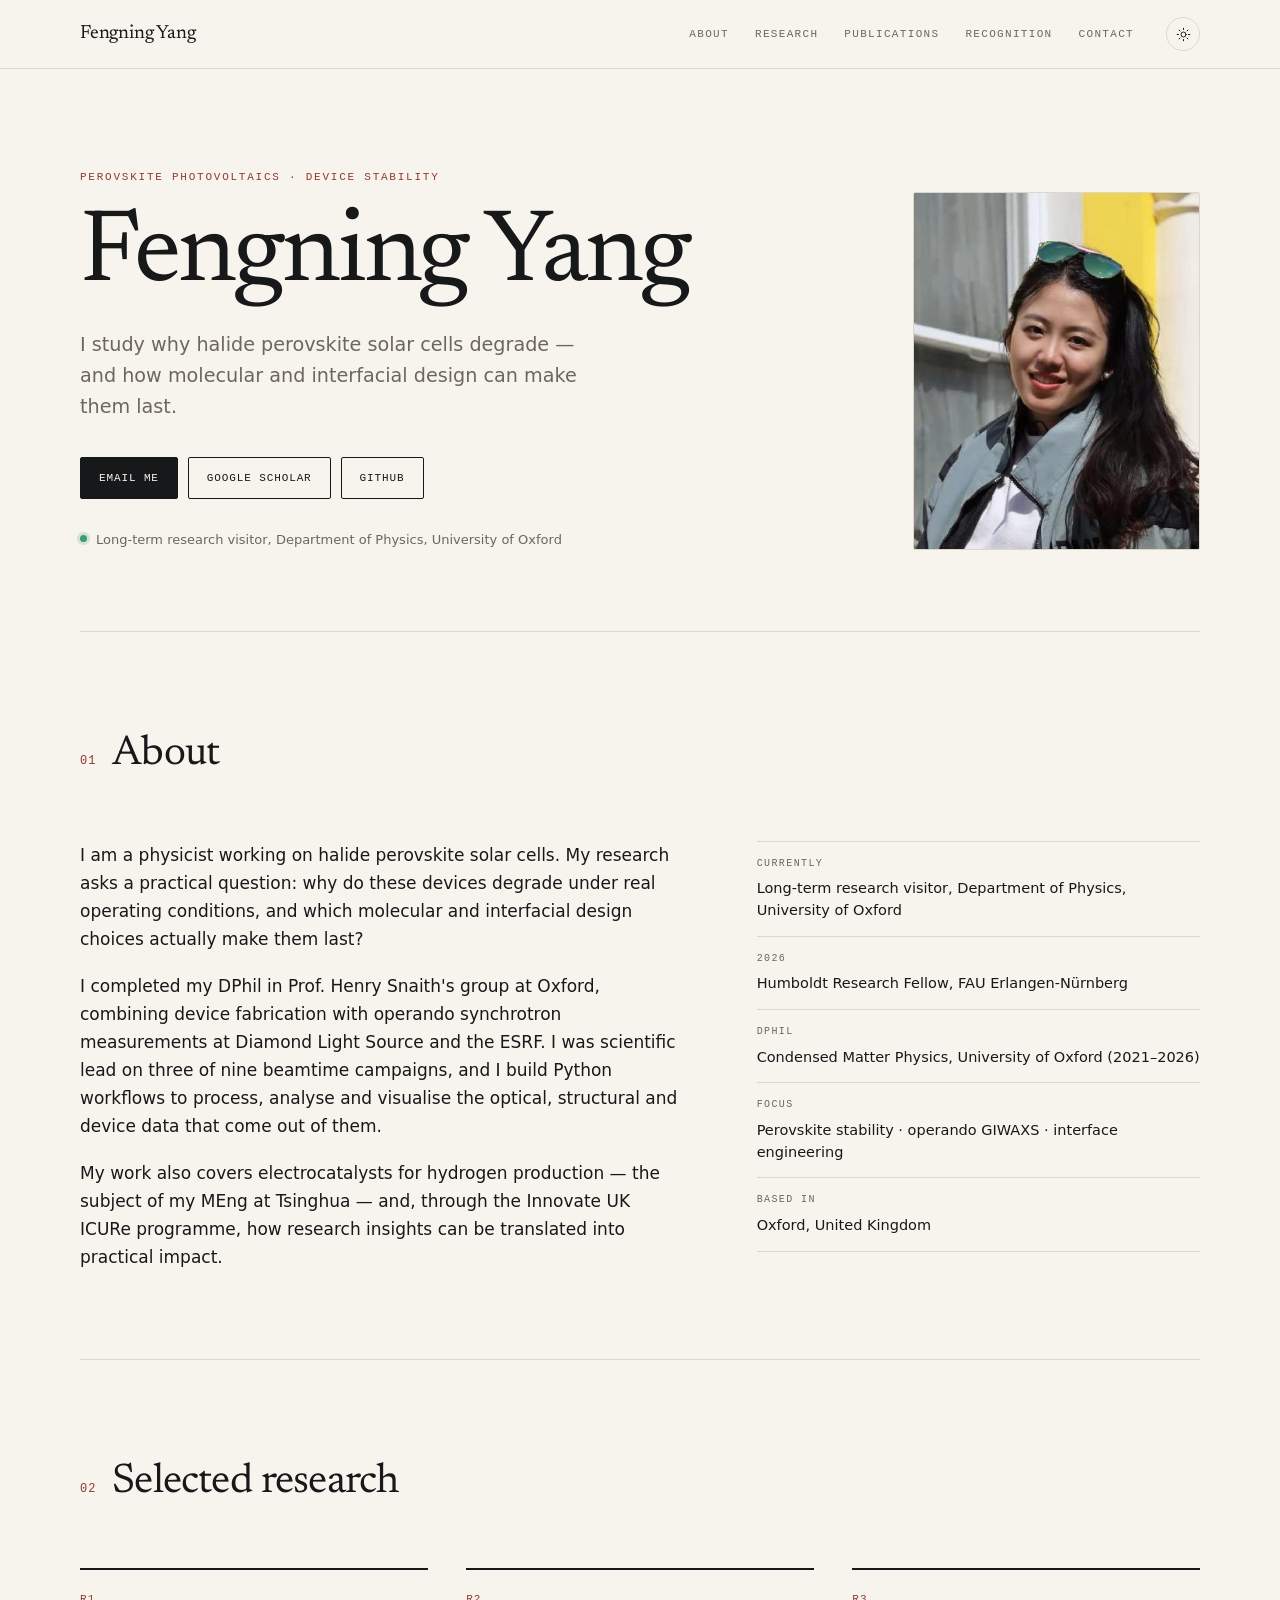
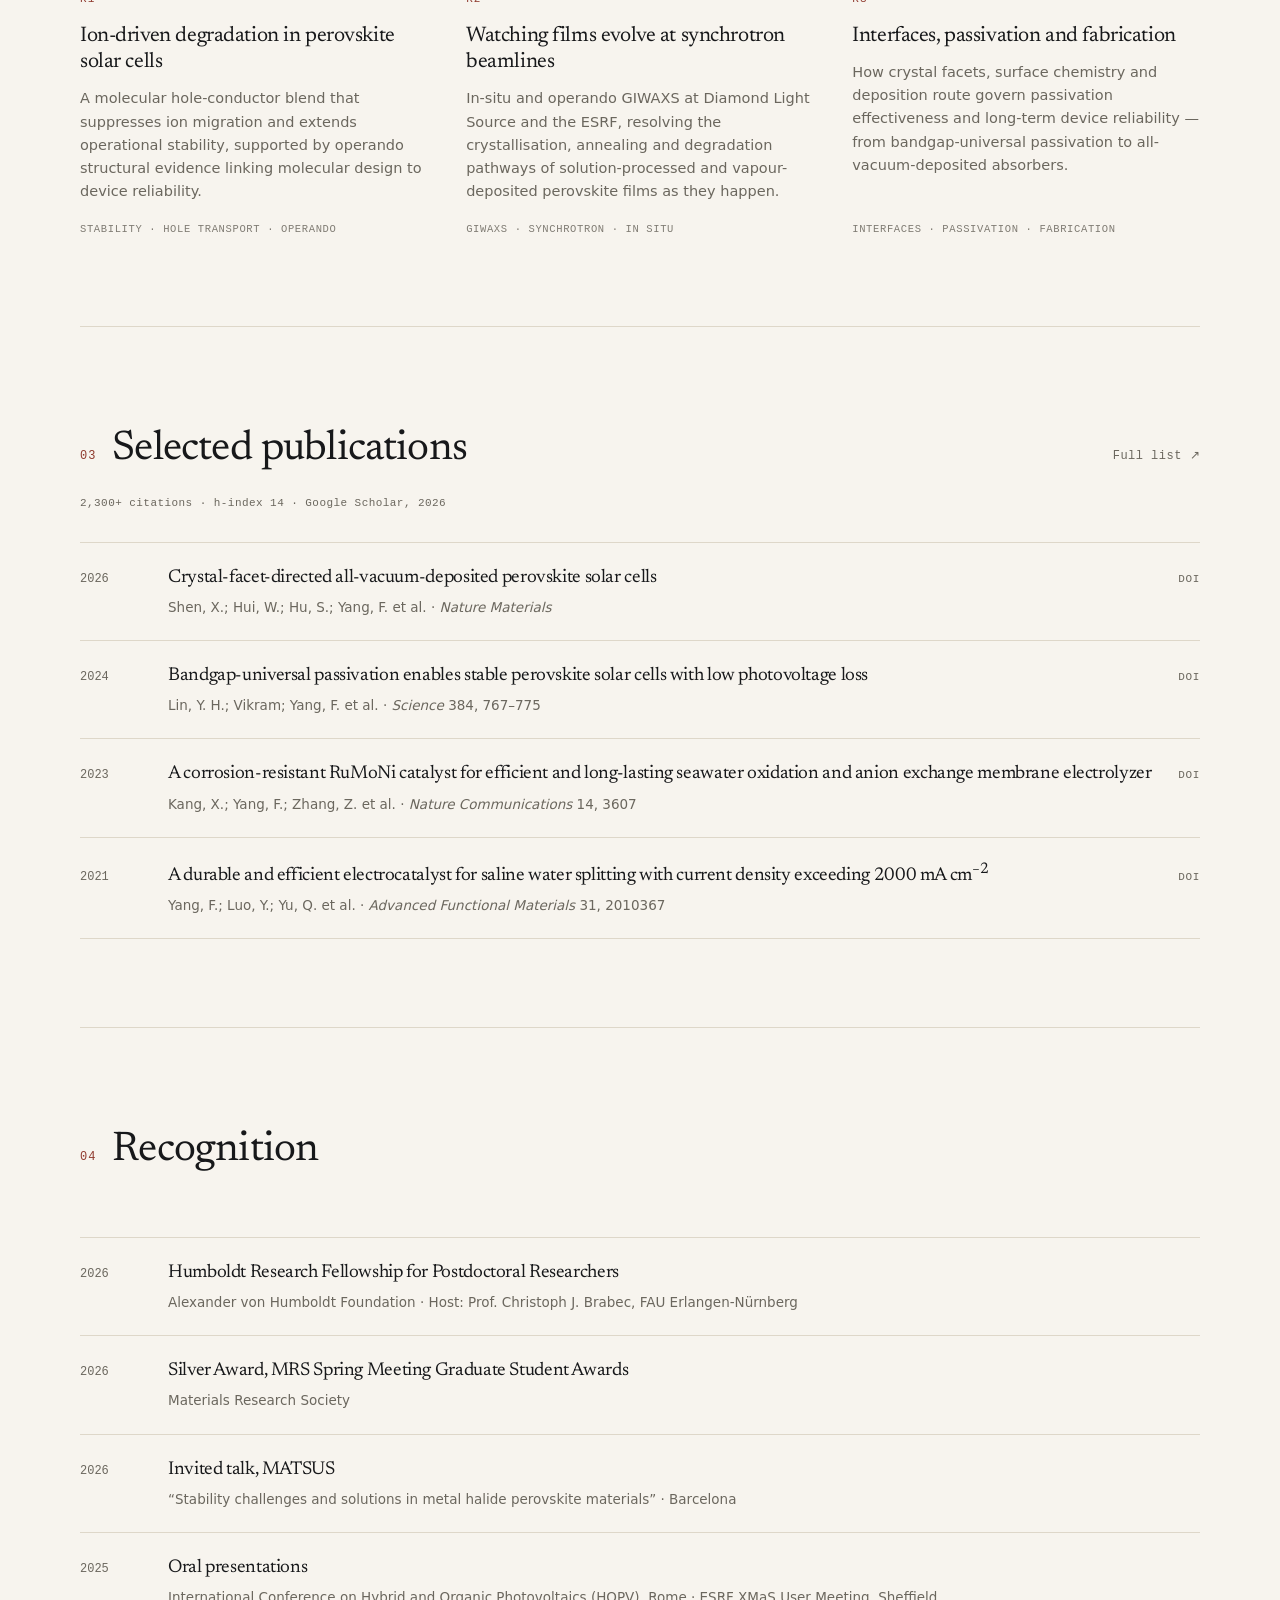
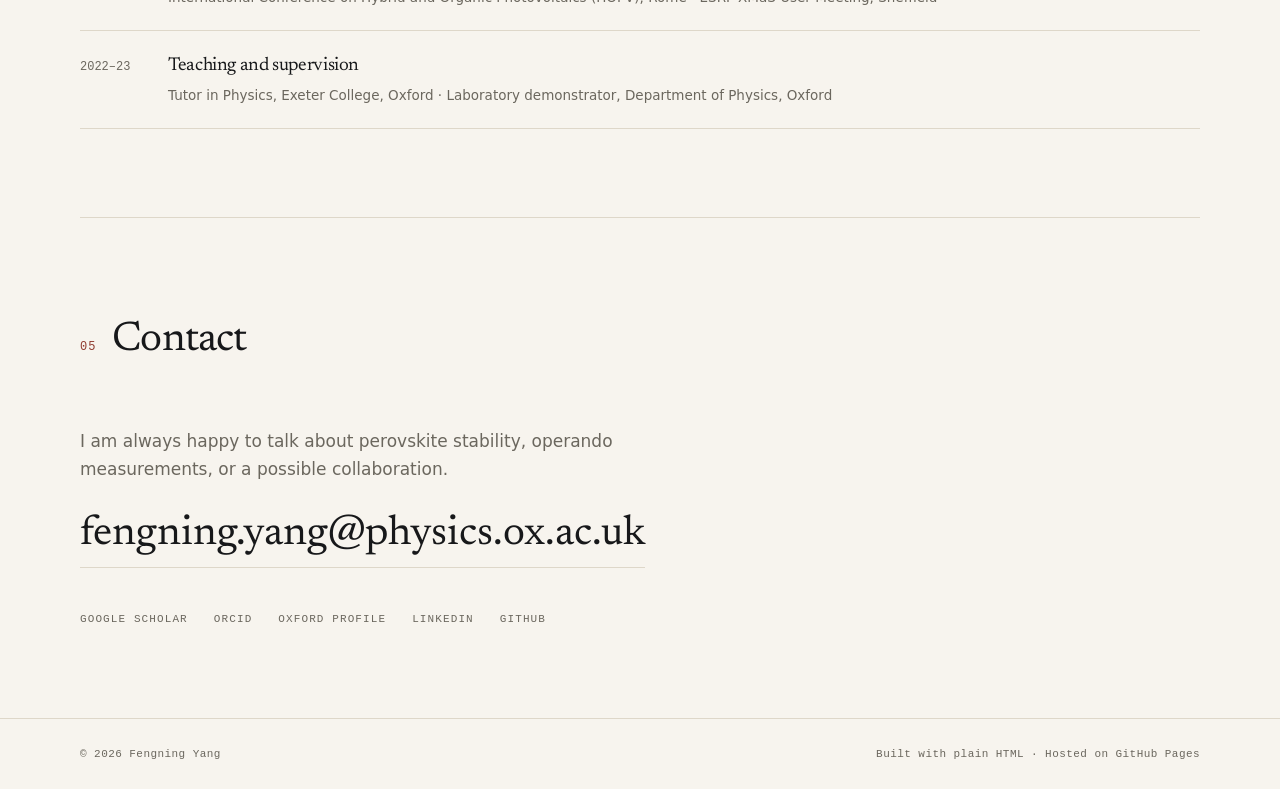
==== commit 7b35e7b0: "Remove unpublished manuscript from publication list" ====
--- a/index.html
+++ b/index.html
@@ -228,17 +228,6 @@
         <li class="pub">
           <span class="pub-year">2026</span>
           <div class="pub-body">
-            <h3>Molecular hole-conductor blend mitigates ion-driven degradation in perovskite solar cells</h3>
-            <p class="pub-meta">Yang, F. et al. · Under review at <em>Science</em></p>
-          </div>
-          <div class="pub-links">
-            <span class="pub-note">Under review</span>
-          </div>
-        </li>
-
-        <li class="pub">
-          <span class="pub-year">2026</span>
-          <div class="pub-body">
             <h3>Crystal-facet-directed all-vacuum-deposited perovskite solar cells</h3>
             <p class="pub-meta">Shen, X.; Hui, W.; Hu, S.; Yang, F. et al. · <em>Nature Materials</em></p>
           </div>
--- a/styles.css
+++ b/styles.css
@@ -525,14 +525,6 @@
 }
 .pub-links a:hover { color: var(--accent); border-color: var(--accent); }
 
-.pub-note {
-  color: var(--muted);
-  opacity: 0.8;
-  font-style: italic;
-  text-transform: none;
-  letter-spacing: 0;
-}
-
 /* Contact ---------------------------------------------------------------- */
 
 .contact-lede {
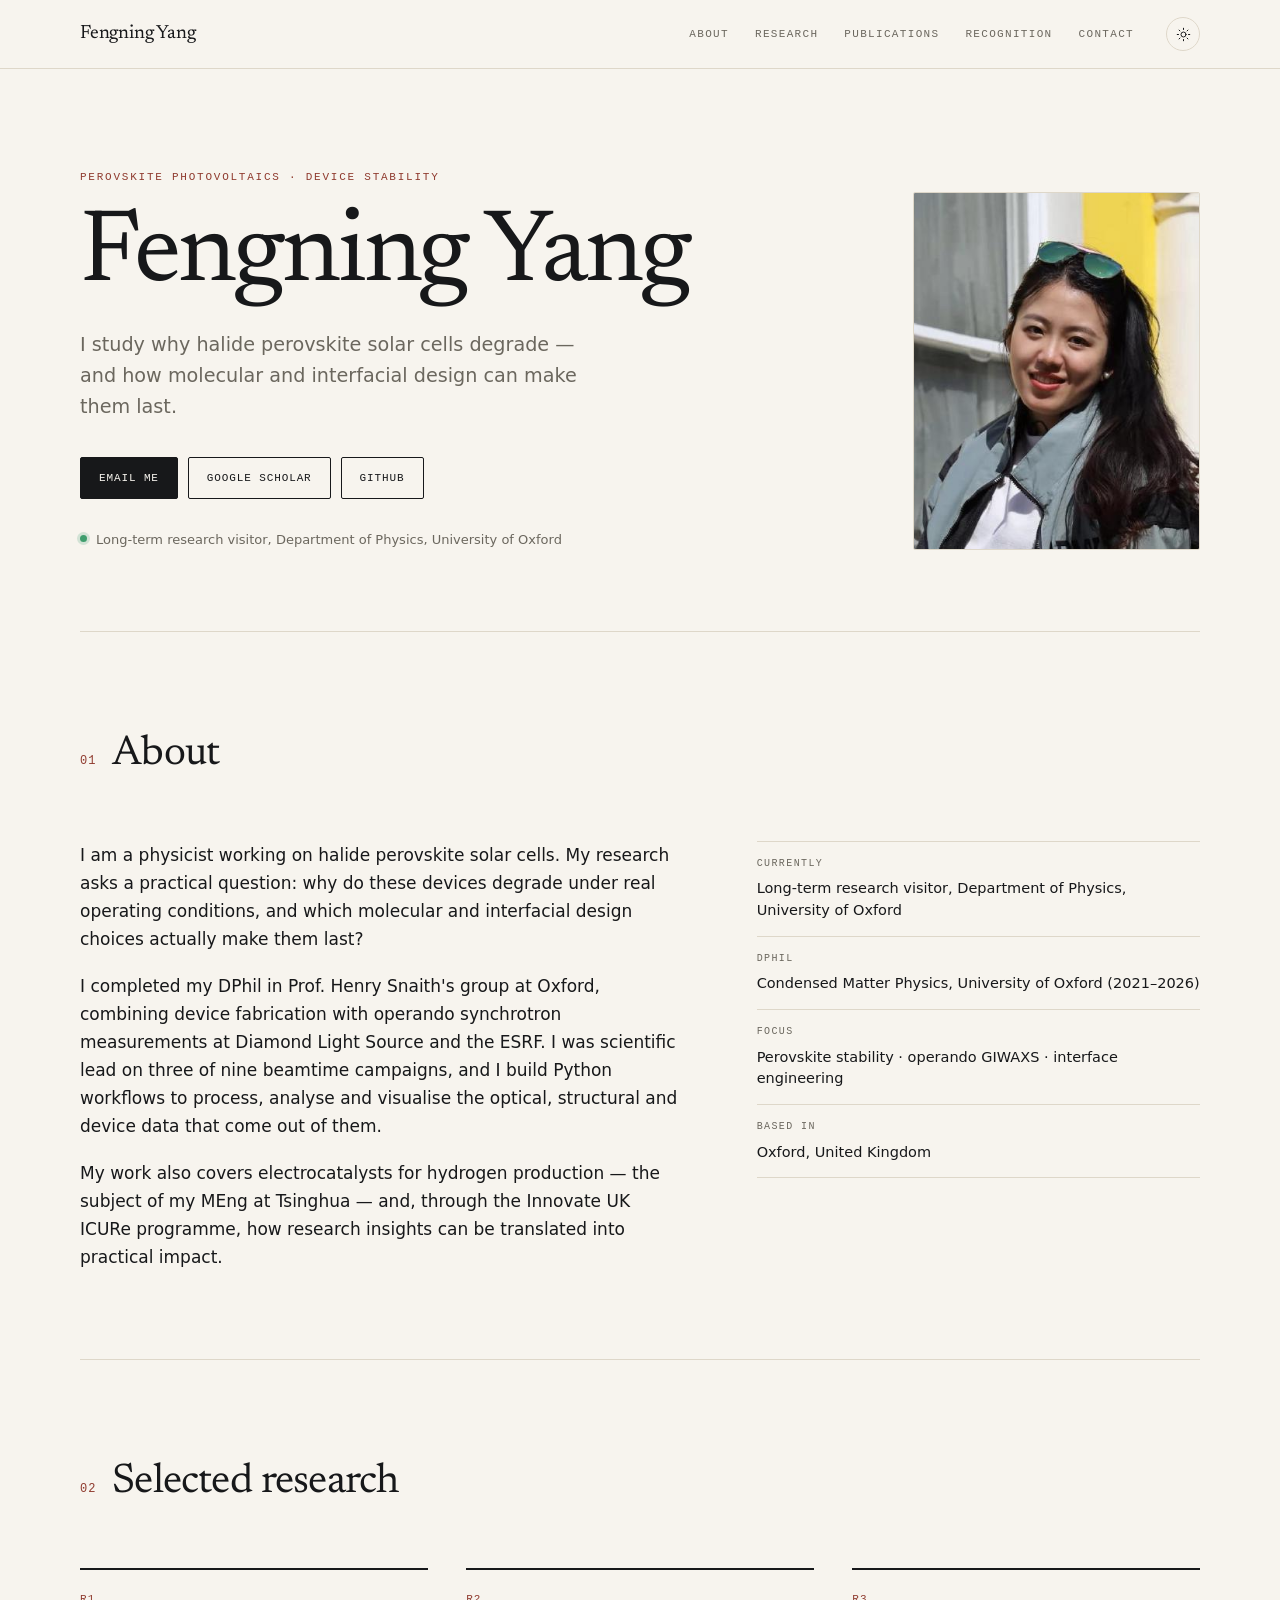
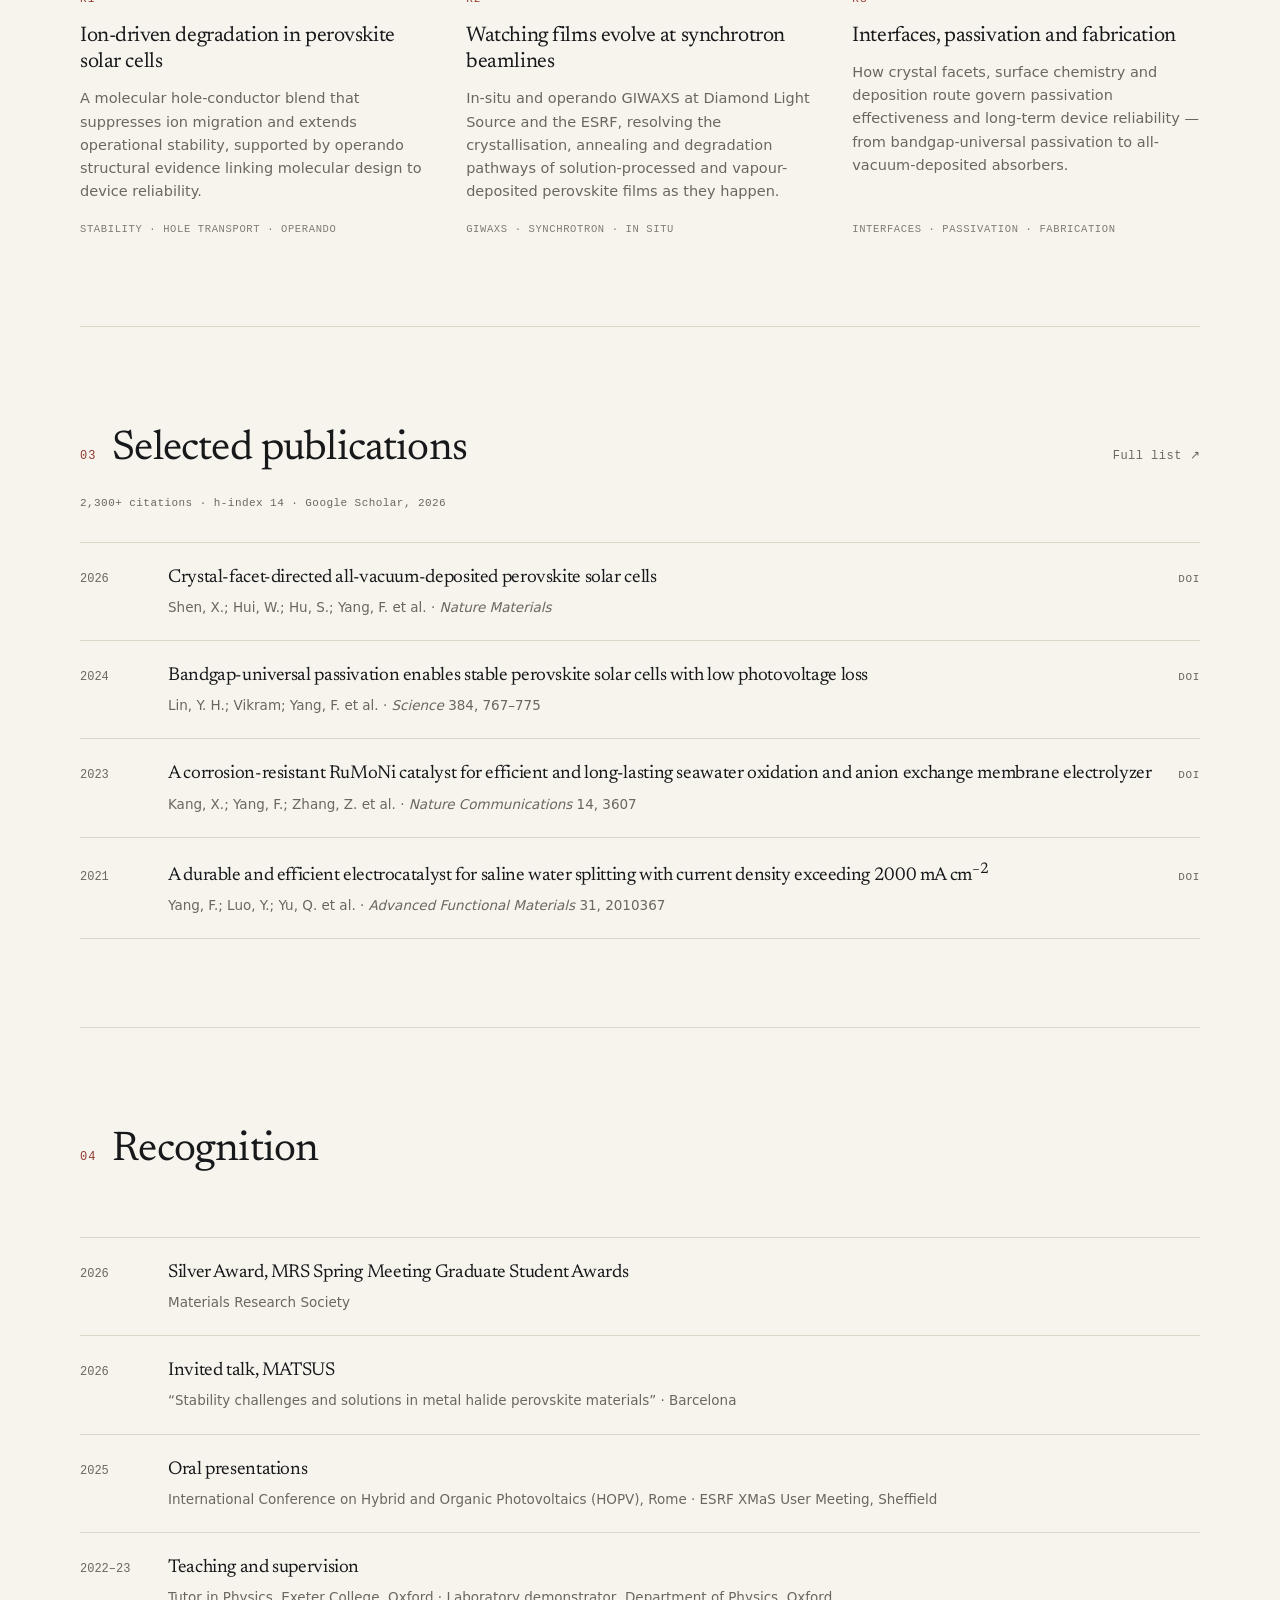
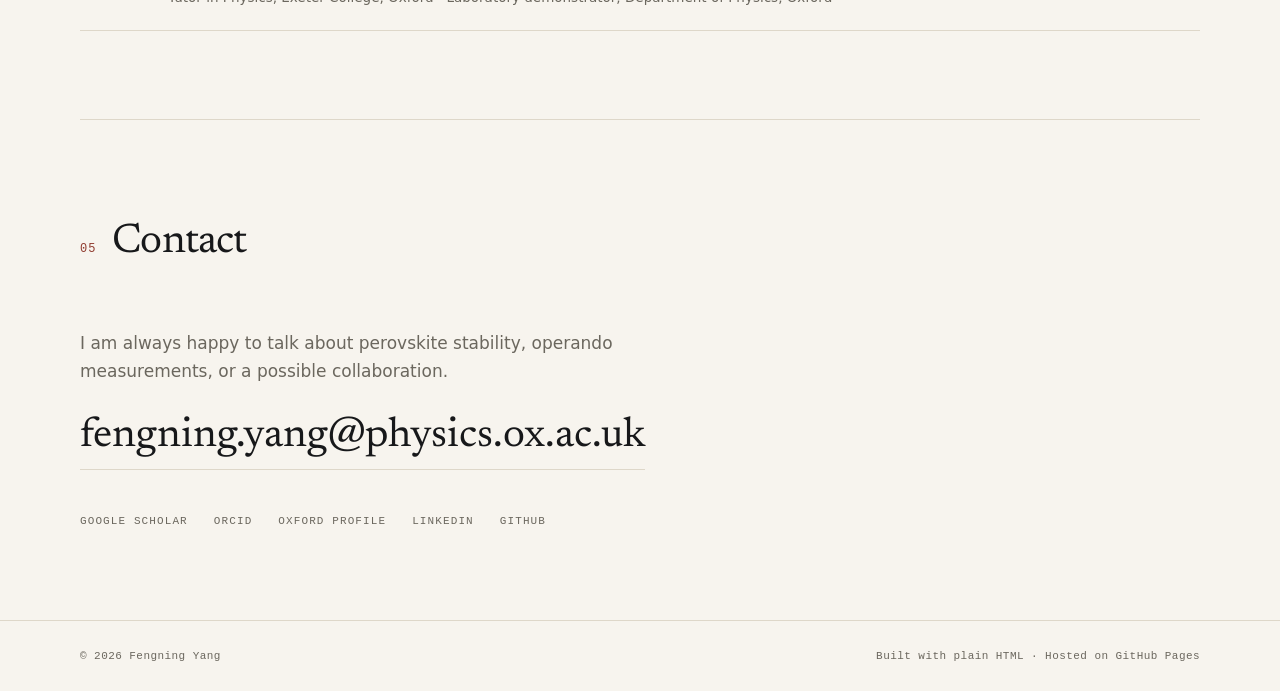
==== commit 9344e6b3: "Remove Humboldt fellowship from the site" ====
--- a/index.html
+++ b/index.html
@@ -151,10 +151,6 @@
             <dd>Long-term research visitor, Department of Physics, University of Oxford</dd>
           </div>
           <div>
-            <dt>2026</dt>
-            <dd>Humboldt Research Fellow, FAU Erlangen-Nürnberg</dd>
-          </div>
-          <div>
             <dt>DPhil</dt>
             <dd>Condensed Matter Physics, University of Oxford (2021–2026)</dd>
           </div>
@@ -279,14 +275,6 @@
       </div>
 
       <ol class="pubs">
-        <li class="pub">
-          <span class="pub-year">2026</span>
-          <div class="pub-body">
-            <h3>Humboldt Research Fellowship for Postdoctoral Researchers</h3>
-            <p class="pub-meta">Alexander von Humboldt Foundation · Host: Prof. Christoph J. Brabec, FAU Erlangen-Nürnberg</p>
-          </div>
-        </li>
-
         <li class="pub">
           <span class="pub-year">2026</span>
           <div class="pub-body">
